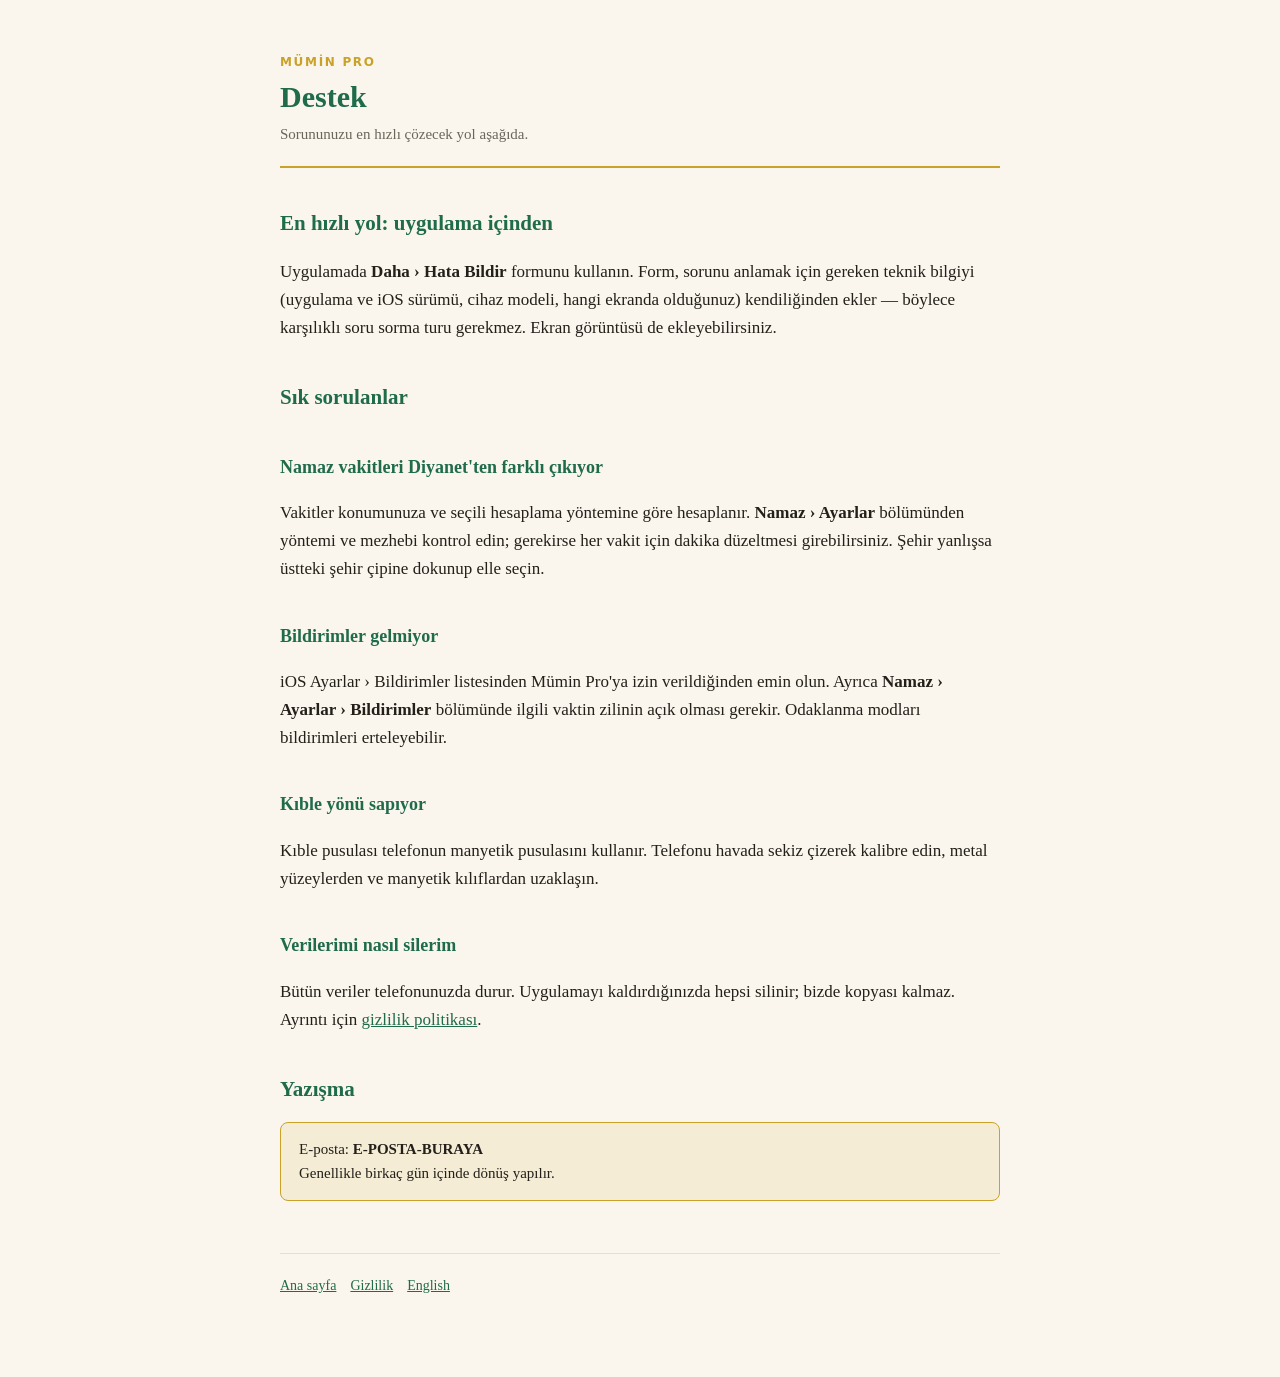
==== destek.html @ 80782dbb "Mümin Pro gizlilik politikası ve destek sayfaları TR + EN; gizlilik metni uygulamanın GERÇEK ağ yüze" ====
<!doctype html>
<html lang="tr">
<meta charset="utf-8"><meta name="viewport" content="width=device-width,initial-scale=1">
<title>Destek — Mümin Pro</title><link rel="stylesheet" href="ortak.css">
<div class="sayfa">
<header><div class="ust">Mümin Pro</div><h1>Destek</h1>
<p class="tarih">Sorununuzu en hızlı çözecek yol aşağıda.</p></header>

<h2>En hızlı yol: uygulama içinden</h2>
<p>Uygulamada <strong>Daha › Hata Bildir</strong> formunu kullanın. Form, sorunu anlamak için gereken
teknik bilgiyi (uygulama ve iOS sürümü, cihaz modeli, hangi ekranda olduğunuz) kendiliğinden ekler —
böylece karşılıklı soru sorma turu gerekmez. Ekran görüntüsü de ekleyebilirsiniz.</p>

<h2>Sık sorulanlar</h2>
<h2 style="font-size:18px">Namaz vakitleri Diyanet'ten farklı çıkıyor</h2>
<p>Vakitler konumunuza ve seçili hesaplama yöntemine göre hesaplanır. <strong>Namaz › Ayarlar</strong>
bölümünden yöntemi ve mezhebi kontrol edin; gerekirse her vakit için dakika düzeltmesi
girebilirsiniz. Şehir yanlışsa üstteki şehir çipine dokunup elle seçin.</p>

<h2 style="font-size:18px">Bildirimler gelmiyor</h2>
<p>iOS Ayarlar › Bildirimler listesinden Mümin Pro'ya izin verildiğinden emin olun. Ayrıca
<strong>Namaz › Ayarlar › Bildirimler</strong> bölümünde ilgili vaktin zilinin açık olması gerekir.
Odaklanma modları bildirimleri erteleyebilir.</p>

<h2 style="font-size:18px">Kıble yönü sapıyor</h2>
<p>Kıble pusulası telefonun manyetik pusulasını kullanır. Telefonu havada sekiz çizerek
kalibre edin, metal yüzeylerden ve manyetik kılıflardan uzaklaşın.</p>

<h2 style="font-size:18px">Verilerimi nasıl silerim</h2>
<p>Bütün veriler telefonunuzda durur. Uygulamayı kaldırdığınızda hepsi silinir; bizde kopyası
kalmaz. Ayrıntı için <a href="gizlilik.html">gizlilik politikası</a>.</p>

<h2>Yazışma</h2>
<p class="uyari">E-posta: <strong>E-POSTA-BURAYA</strong><br>
Genellikle birkaç gün içinde dönüş yapılır.</p>

<footer><a href="index.html">Ana sayfa</a><a href="gizlilik.html">Gizlilik</a><a href="support.html">English</a></footer>
</div></html>
---- ortak.css ----
:root{--zumrut:#1F6B4A;--altin:#C9A227;--kum:#FAF6EE;--murekkep:#23201A;--soluk:#6B655A;--cizgi:#E6DFD0}
@media(prefers-color-scheme:dark){:root{--kum:#14120F;--murekkep:#EDE7DA;--soluk:#9A9282;--cizgi:#2C2822;--zumrut:#4FA87C;--altin:#D9B84A}}
*{box-sizing:border-box}
body{margin:0;background:var(--kum);color:var(--murekkep);font:17px/1.65 Georgia,"Times New Roman",serif;padding:0 20px}
.sayfa{max-width:720px;margin:0 auto;padding:56px 0 80px}
header{border-bottom:2px solid var(--altin);padding-bottom:20px;margin-bottom:36px}
h1{font-size:30px;margin:0 0 6px;color:var(--zumrut);line-height:1.25}
h2{font-size:21px;margin:38px 0 10px;color:var(--zumrut)}
.ust{font:600 12px/1 system-ui,sans-serif;letter-spacing:.14em;text-transform:uppercase;color:var(--altin);margin-bottom:10px}
.tarih{color:var(--soluk);font-size:15px;margin:0}
.ozet{background:rgba(31,107,74,.07);border-left:3px solid var(--zumrut);padding:16px 20px;margin:28px 0;border-radius:0 8px 8px 0}
.ozet p{margin:0}
ul{padding-left:22px}li{margin:7px 0}
a{color:var(--zumrut)}
table{border-collapse:collapse;width:100%;margin:16px 0;font-size:15px}
th,td{text-align:left;padding:9px 10px;border-bottom:1px solid var(--cizgi);vertical-align:top}
th{font:600 13px/1.4 system-ui,sans-serif;color:var(--soluk);text-transform:uppercase;letter-spacing:.06em}
footer{margin-top:52px;padding-top:20px;border-top:1px solid var(--cizgi);color:var(--soluk);font-size:14px}
footer a{margin-right:14px}
.uyari{background:rgba(201,162,39,.12);border:1px solid var(--altin);padding:14px 18px;border-radius:8px;font-size:15px}
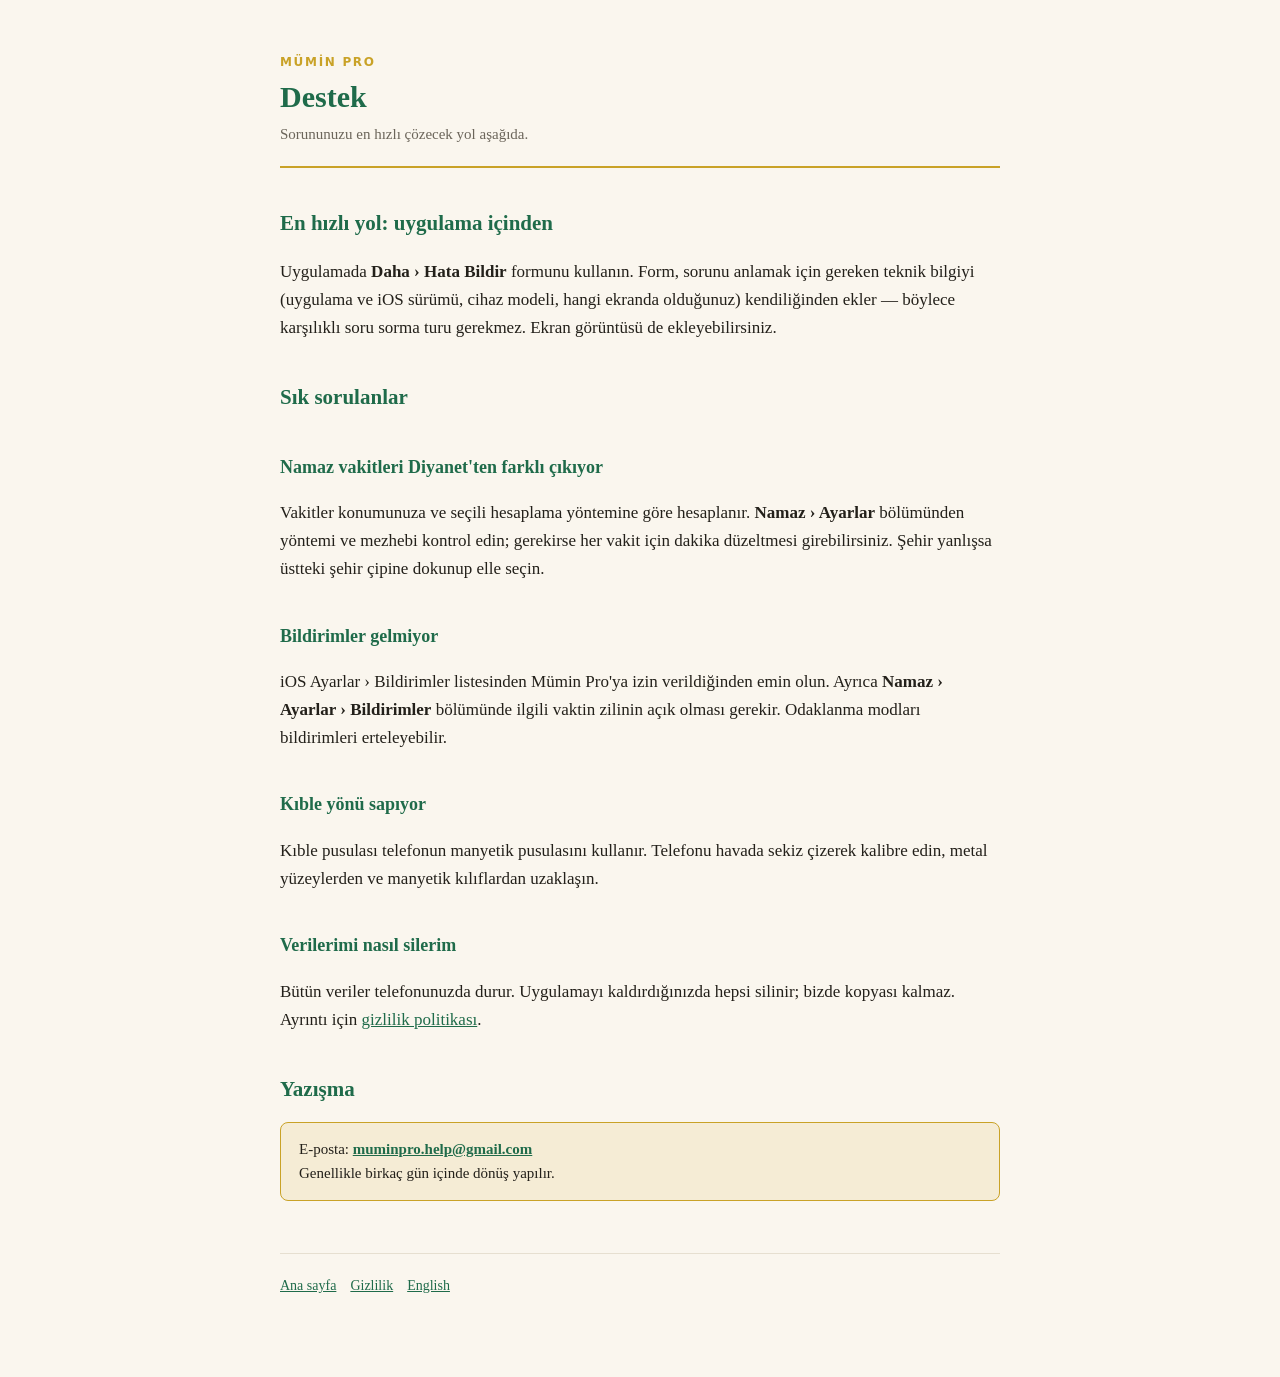
==== commit a0ddd0f9: "İletişim adresi kondu: muminpro.help@gmail.com Dört sayfadaki E-POSTA-BURAYA yer tutucusu gitti (giz" ====
--- a/destek.html
+++ b/destek.html
@@ -31,7 +31,7 @@
 kalmaz. Ayrıntı için <a href="gizlilik.html">gizlilik politikası</a>.</p>
 
 <h2>Yazışma</h2>
-<p class="uyari">E-posta: <strong>E-POSTA-BURAYA</strong><br>
+<p class="uyari">E-posta: <strong><a href="mailto:muminpro.help@gmail.com">muminpro.help@gmail.com</a></strong><br>
 Genellikle birkaç gün içinde dönüş yapılır.</p>
 
 <footer><a href="index.html">Ana sayfa</a><a href="gizlilik.html">Gizlilik</a><a href="support.html">English</a></footer>
